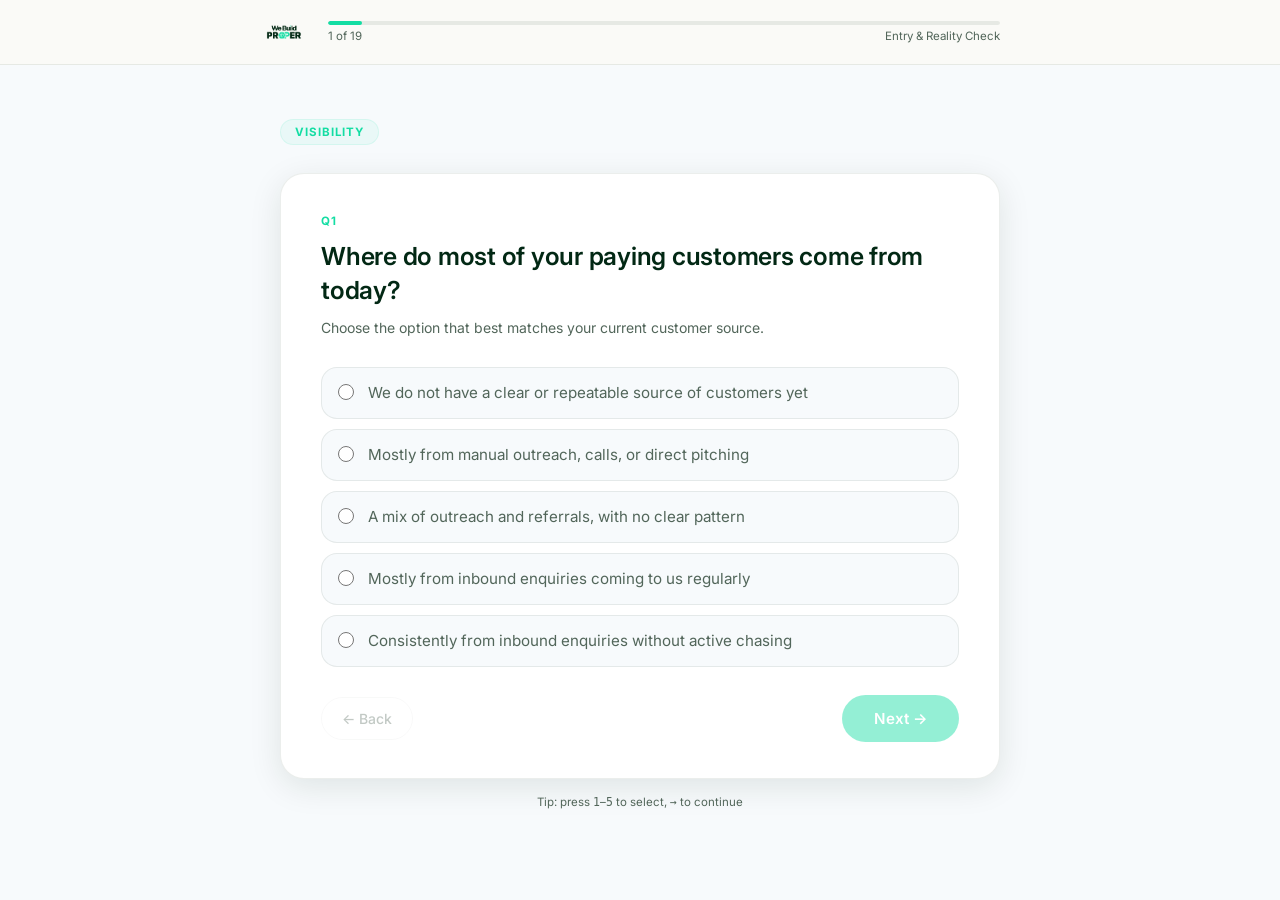
==== quiz.html @ a55bc9e1 "Initial commit: Authority Engine Experiment (isolated repo)" ====
<!DOCTYPE html>
<html lang="en">
<head>
<meta charset="UTF-8">
<meta name="viewport" content="width=device-width, initial-scale=1.0">
<title>The Authority Engine™ — Brand Diagnostic</title>
<link rel="preconnect" href="https://fonts.googleapis.com">
<link rel="preconnect" href="https://fonts.gstatic.com" crossorigin>
<style>
  :root{
    --ink:#101114;
    --ink-light:#3b3f47;
    --ink-muted:#7a808d;
    --accent:#13dda3;
    --accent-2:#8df1d6;
    --cream:#fafaf7;
    --surface:#f4f4f0;
    --border:rgba(2,40,20,0.08);
    --shadow-sm:0 2px 10px rgba(2,40,20,0.06);
    --shadow-md:0 10px 30px rgba(2,40,20,0.10);
    --radius:16px;
    --radius-pill:999px;
  }
  *{box-sizing:border-box;margin:0;padding:0}
  html{scroll-behavior:smooth}
  body{font-family:'Inter',system-ui,sans-serif;background:var(--surface);min-height:100vh;color:var(--ink)}

  /* ── Quiz Nav ── */
  .quiz-nav{
    position:fixed;top:0;left:0;right:0;z-index:100;
    padding:0 32px;
    background:rgba(250,250,247,0.92);backdrop-filter:blur(20px);
    border-bottom:1px solid var(--border);
  }
  .quiz-nav-inner{
    max-width:760px;margin:0 auto;
    display:flex;align-items:stretch;gap:20px;height:64px;
  }
  .quiz-nav-logo{text-decoration:none;display:flex;align-items:center;cursor:pointer;transition:opacity 0.18s}
  .quiz-nav-logo:hover{opacity:0.8}
  .quiz-nav-logo span{font-family:'Inter',system-ui,sans-serif;font-size:1.05rem;color:var(--ink);letter-spacing:-0.02em}
  .quiz-nav-logo span em{color:var(--accent);font-style:italic}
  .quiz-nav-progress{flex:1;display:flex;flex-direction:column;justify-content:center;gap:4px}
  .progress-track{
    height:4px;background:var(--border);border-radius:2px;overflow:hidden;
  }
  .progress-fill{
    height:100%;background:var(--accent);border-radius:2px;
    transition:width 0.4s cubic-bezier(.22,1,.36,1);
    width:0%;
  }
  .progress-meta{display:flex;justify-content:space-between;font-size:0.72rem;color:var(--ink-muted)}
  .quiz-nav-name{font-size:0.82rem;color:var(--ink-muted);display:flex;align-items:center;white-space:nowrap}

  /* ── Main quiz area ── */
  .quiz-wrap{
    max-width:760px;margin:0 auto;
    padding:108px 20px 80px;
    min-height:100vh;
    display:flex;flex-direction:column;justify-content:center;
  }

  /* Section header */
  .section-header{
    display:inline-flex;align-items:center;gap:8px;
    margin-bottom:28px;
  }
  .section-tag{
    background:rgba(19,221,163,0.06);color:var(--accent);
    border:1px solid rgba(19,221,163,0.10);border-radius:var(--radius-pill);
    padding:5px 14px;font-size:0.72rem;font-weight:700;letter-spacing:0.08em;text-transform:uppercase;
  }

  /* Question card */
  .question-card{
    background:white;border:1px solid var(--border);border-radius:24px;
    padding:40px 40px 36px;
    box-shadow:var(--shadow-md);
    transition:opacity 0.25s ease,transform 0.25s ease;
  }
  .q-num{font-size:0.72rem;font-weight:700;letter-spacing:0.1em;text-transform:uppercase;color:var(--accent);margin-bottom:12px}
  .q-text{font-size:clamp(1.2rem,3vw,1.55rem);font-weight:600;color:var(--ink);line-height:1.35;margin-bottom:10px;letter-spacing:-0.01em;font-family:'Inter',system-ui,sans-serif}
  .q-help{font-size:0.875rem;color:var(--ink-muted);margin-bottom:28px;line-height:1.55}

  /* Options */
  .options-list{display:flex;flex-direction:column;gap:10px}
  .option{
    display:flex;align-items:flex-start;gap:14px;
    padding:14px 16px;border-radius:var(--radius);
    border:1.5px solid var(--border);
    background:var(--surface);cursor:pointer;
    transition:border-color 0.18s,background 0.18s,transform 0.15s;
  }
  .option:hover{border-color:rgba(19,221,163,0.20);background:white;transform:translateX(2px)}
  .option.selected{border-color:var(--accent);background:rgba(19,221,163,0.03)}
  .option input[type="radio"]{margin-top:2px;accent-color:var(--accent);flex-shrink:0;width:16px;height:16px}
  .option-text{font-size:0.95rem;color:var(--ink-light);line-height:1.45}
  .option.selected .option-text{color:var(--ink)}

  /* Navigation buttons */
  .quiz-nav-btns{
    display:flex;justify-content:space-between;align-items:center;
    margin-top:28px;
  }
  .btn-back{
    background:transparent;border:1.5px solid var(--border);color:var(--ink-muted);
    padding:12px 20px;border-radius:var(--radius-pill);
    font-family:'Inter',system-ui,sans-serif;font-size:0.875rem;font-weight:500;
    cursor:pointer;transition:border-color 0.2s,color 0.2s;
  }
  .btn-back:hover:not(:disabled){border-color:var(--ink-muted);color:var(--ink)}
  .btn-back:disabled{opacity:0.35;cursor:not-allowed}
  .btn-next,.btn-submit{
    background:var(--accent);color:white;
    padding:14px 32px;border-radius:var(--radius-pill);
    font-family:'Inter',system-ui,sans-serif;font-size:0.95rem;font-weight:600;
    border:none;cursor:pointer;
    transition:transform 0.2s,box-shadow 0.2s,opacity 0.2s;
    display:inline-flex;align-items:center;gap:8px;
  }
  .btn-next:hover:not(:disabled),.btn-submit:hover:not(:disabled){
    transform:translateY(-1px);box-shadow:0 8px 24px rgba(19,221,163,0.20);
  }
  .btn-next:disabled,.btn-submit:disabled{opacity:0.45;cursor:not-allowed;transform:none;box-shadow:none}
  .btn-submit{background:#22c55e}
  .btn-submit:hover:not(:disabled){box-shadow:0 8px 24px rgba(34,197,94,0.3)}

  /* Keyboard hint */
  .keyboard-hint{font-size:0.72rem;color:var(--ink-muted);text-align:center;margin-top:16px}

  /* ── Loading overlay ── */
  .loading-overlay{
    position:fixed;inset:0;z-index:200;
    background:rgba(250,250,247,0.96);backdrop-filter:blur(12px);
    display:none;flex-direction:column;align-items:center;justify-content:center;gap:28px;
  }
  .loading-overlay.show{display:flex}
  .luma-spinner{position:relative;width:65px;height:65px;flex-shrink:0}
  .luma-spinner span{
    position:absolute;border-radius:50px;
    box-shadow:inset 0 0 0 3px var(--accent);
    animation:loaderAnim 2.5s infinite;
  }
  .luma-spinner span:nth-child(2){animation-delay:-1.25s}
  @keyframes loaderAnim{
    0%  {inset:0 35px 35px 0}
    12.5%{inset:0 35px 0 0}
    25% {inset:35px 35px 0 0}
    37.5%{inset:35px 0 0 0}
    50% {inset:35px 0 0 35px}
    62.5%{inset:0 0 0 35px}
    75% {inset:0 0 35px 35px}
    87.5%{inset:0 0 35px 0}
    100%{inset:0 35px 35px 0}
  }
  .loading-text-wrap{text-align:center}
  .loading-label{
    font-size:0.72rem;font-weight:700;letter-spacing:0.14em;text-transform:uppercase;
    color:var(--accent);margin-bottom:10px;
  }
  .loading-headline{
    font-family:'Inter',system-ui,sans-serif;
    font-size:clamp(1.3rem,2.5vw,1.6rem);
    color:var(--ink);margin-bottom:6px;
  }
  .loading-sub{font-size:0.875rem;color:var(--ink-muted);}

  /* ── Result section ── */
  .result-section{
    max-width:760px;margin:0 auto;
    padding:108px 20px 80px;
    min-height:100vh;
    display:none;
    position:relative;
  }
  .result-section.show{display:block}
  .result-section::after{
    content:'';
    position:fixed;
    inset:0;
    pointer-events:none;
    z-index:9999;
    background-image:url('img/wbp-logo-bw.png');
    background-repeat:repeat;
    background-size:160px auto;
    opacity:0.15;
    display:none;
  }
  .result-section.show::after{display:block}

  /* Archetype header card */
  .res-archetype-card{
    background:white;border:1px solid var(--border);border-radius:24px;
    padding:28px 32px;box-shadow:var(--shadow-md);margin-bottom:16px;
  }
  .res-arch-eyebrow{
    font-size:0.68rem;font-weight:700;letter-spacing:0.14em;text-transform:uppercase;
    color:var(--ink-muted);margin-bottom:10px;
  }
  .res-arch-name{
    font-family:'Inter',system-ui,sans-serif;
    font-size:clamp(1.6rem,3vw,2.1rem);
    color:var(--accent);margin-bottom:4px;
    display:flex;align-items:baseline;justify-content:space-between;gap:16px;flex-wrap:wrap;
  }
  .res-arch-score-range{font-size:0.9rem;color:var(--ink-muted);font-family:'Inter',system-ui,sans-serif;}
  .res-arch-tagline{font-size:0.95rem;color:var(--ink-light);margin-bottom:16px;line-height:1.55;}
  .res-arch-bullets{list-style:none;display:flex;flex-direction:column;gap:6px;padding:0;}
  .res-arch-bullets li{
    display:flex;align-items:flex-start;gap:10px;
    font-size:0.875rem;color:var(--ink-light);line-height:1.45;
  }
  .res-arch-bullets li::before{
    content:'—';color:var(--accent);font-weight:700;flex-shrink:0;margin-top:1px;
  }

  /* Score dark card */
  .res-score-card{
    background:#101114;border-radius:20px;padding:28px 32px;
    margin-bottom:16px;display:flex;align-items:center;gap:40px;flex-wrap:wrap;
  }
  .res-score-big{flex-shrink:0;text-align:center;}
  .res-score-num{font-family:'Inter',system-ui,sans-serif;font-size:clamp(3rem,6vw,4rem);color:white;line-height:1;}
  .res-score-label{font-size:0.7rem;font-weight:700;letter-spacing:0.14em;text-transform:uppercase;color:rgba(255,255,255,0.4);margin-top:4px;}
  .res-score-desc{font-size:0.7rem;font-weight:700;letter-spacing:0.1em;text-transform:uppercase;color:rgba(255,255,255,0.5);margin-top:2px;}
  .res-dims{flex:1;min-width:200px;}
  .res-dims-title{font-size:0.72rem;font-weight:600;letter-spacing:0.08em;text-transform:uppercase;color:rgba(255,255,255,0.4);margin-bottom:14px;}
  .res-dim-row{display:flex;align-items:center;gap:10px;margin-bottom:10px;}
  .res-dim-name{font-size:0.8rem;color:rgba(255,255,255,0.7);width:90px;flex-shrink:0;}
  .res-dim-bar-wrap{flex:1;background:rgba(255,255,255,0.1);border-radius:4px;height:5px;overflow:hidden;}
  .res-dim-bar{height:100%;border-radius:4px;background:var(--accent);transition:width 0.8s cubic-bezier(.22,1,.36,1);}
  .res-dim-bar.hi{background:#22c55e;}
  .res-dim-val{font-size:0.78rem;font-weight:700;color:rgba(255,255,255,0.85);width:42px;text-align:right;flex-shrink:0;}

  /* Business state + challenge + bottleneck cards */
  .res-panel{
    background:white;border:1px solid var(--border);border-radius:20px;
    padding:22px 24px;margin-bottom:14px;
  }
  .res-panel-eyebrow{
    font-size:0.68rem;font-weight:700;letter-spacing:0.12em;text-transform:uppercase;
    color:var(--accent);margin-bottom:8px;
  }
  .res-panel-eyebrow.orange{color:#d97706;}
  .res-panel h3{font-family:'Inter',system-ui,sans-serif;font-size:1.15rem;color:var(--ink);margin-bottom:6px;}
  .res-panel p{font-size:0.9rem;color:var(--ink-light);line-height:1.55;margin:0;}
  .res-confidence-badge{
    display:inline-flex;align-items:center;gap:6px;
    border:1px solid var(--accent);border-radius:var(--radius-pill);
    padding:4px 12px;font-size:0.72rem;font-weight:700;letter-spacing:0.08em;text-transform:uppercase;
    color:var(--accent);margin-top:12px;
  }

  .res-bottleneck-card{
    background:white;border-left:4px solid var(--accent);border-radius:0 20px 20px 0;
    border:1px solid var(--border);border-left:4px solid var(--accent);
    padding:22px 24px;margin-bottom:14px;
  }
  .res-bottleneck-card .res-panel-eyebrow{color:var(--accent);}
  .res-bottleneck-card h3{font-family:'Inter',system-ui,sans-serif;font-size:1.1rem;color:var(--ink);margin-bottom:8px;}
  .res-bottleneck-card p{font-size:0.9rem;color:var(--ink-light);line-height:1.55;margin:0 0 14px;}
  .res-impact-grid{display:grid;grid-template-columns:1fr 1fr;gap:16px;}
  .res-impact-col-label{font-size:0.65rem;font-weight:700;letter-spacing:0.12em;text-transform:uppercase;color:var(--ink-muted);margin-bottom:6px;}
  .res-impact-col p{font-size:0.84rem;color:var(--ink-light);line-height:1.5;margin:0;}

  .res-secondary-card{
    background:var(--surface);border:1px solid var(--border);border-radius:20px;
    padding:22px 24px;margin-bottom:14px;
  }
  .res-secondary-card .res-panel-eyebrow{color:var(--ink-muted);}
  .res-secondary-card h3{font-family:'Inter',system-ui,sans-serif;font-size:1.1rem;color:var(--ink);margin-bottom:6px;}
  .res-secondary-card p{font-size:0.88rem;color:var(--ink-light);line-height:1.55;margin:0;}

  /* Lead capture form */
  .unlock-section{
    background:linear-gradient(135deg,rgba(19,221,163,0.06),rgba(141,241,214,0.06));
    border:1px solid rgba(19,221,163,0.14);
    border-radius:16px;
    padding:24px;
    margin-top:24px;
  }
  .unlock-section h3{
    font-family:'Inter',system-ui,sans-serif;
    font-size:1.1rem;
    color:var(--ink);
    margin-bottom:8px;
  }
  .unlock-section p{
    font-size:0.9rem;
    color:var(--ink-light);
    margin-bottom:16px;
  }
  .form-group{
    display:grid;
    gap:12px;
    margin-bottom:16px;
  }
  .form-group input{
    padding:12px 14px;
    border:1.5px solid var(--border);
    border-radius:var(--radius);
    background:white;
    color:var(--ink);
    font-family:'Inter',system-ui,sans-serif;
    font-size:0.95rem;
    outline:none;
    transition:border-color 0.2s;
  }
  .form-group input:focus{
    border-color:var(--accent);
  }
  .unlock-error{
    display:none;
    color:#dc2626;
    font-size:0.85rem;
    margin-bottom:12px;
  }
  .btn-unlock{
    width:100%;
    background:var(--accent);
    color:white;
    padding:14px;
    border:none;
    border-radius:var(--radius);
    font-family:'Inter',system-ui,sans-serif;
    font-size:0.95rem;
    font-weight:600;
    cursor:pointer;
    transition:transform 0.2s,box-shadow 0.2s;
  }
  .btn-unlock:hover{
    transform:translateY(-1px);
    box-shadow:0 8px 24px rgba(19,221,163,0.20);
  }
  .unlock-disclaimer{
    font-size:0.75rem;
    color:var(--ink-muted);
    text-align:center;
    margin-top:12px;
  }

  /* ── Cascading reveal ── */
  .reveal-card{
    opacity:0;
    transform:translateY(32px);
    transition:opacity 0.65s cubic-bezier(.22,1,.36,1), transform 0.65s cubic-bezier(.22,1,.36,1);
  }
  .reveal-card.visible{opacity:1;transform:none;}

  @media (max-width:640px){
    .quiz-nav{padding:0 16px}
    .quiz-nav-name{display:none}
    .question-card{padding:28px 20px 24px}
    .quiz-nav-btns{gap:10px}
  }
</style>
<link rel="stylesheet" href="css/brand.css">
</head>
<body>

<!-- Quiz Nav -->
<nav class="quiz-nav" id="quizNav">
  <div class="quiz-nav-inner">
    <a href="index.html" class="quiz-nav-logo">
      <img src="img/wbp-logo-wbp.png" alt="We Build Proper" style="height:48px; width:auto; display:block;">
    </a>
    <div class="quiz-nav-progress">
      <div class="progress-track"><div class="progress-fill" id="progressFill"></div></div>
      <div class="progress-meta">
        <span id="progressCount">1 of 19</span>
        <span id="sectionLabel">Entry & Reality Check</span>
      </div>
    </div>
    <div class="quiz-nav-name"></div>
  </div>
</nav>

<!-- Quiz Section -->
<main class="quiz-wrap" id="quizSection">
  <div class="section-header">
    <span class="section-tag" id="qTag">Visibility</span>
  </div>

  <div class="question-card">
    <div class="q-num" id="qNum">Q1</div>
    <h2 class="q-text" id="qText"></h2>
    <p class="q-help" id="qHelp"></p>
    <div class="options-list" id="optionsList"></div>
    <div class="quiz-nav-btns">
      <button class="btn-back" id="backBtn" type="button">← Back</button>
      <div>
        <button class="btn-next" id="nextBtn" type="button" disabled>Next →</button>
        <button class="btn-submit" id="submitBtn" type="button" disabled style="display:none;">Get My Result →</button>
      </div>
    </div>
  </div>

  <p class="keyboard-hint">Tip: press <kbd>1</kbd>–<kbd>5</kbd> to select, <kbd>→</kbd> to continue</p>
</main>

<!-- Loading Overlay -->
<div class="loading-overlay" id="loadingOverlay">
  <div class="luma-spinner"><span></span><span></span></div>
  <div class="loading-text-wrap">
    <div class="loading-label">The Authority Engine™</div>
    <div class="loading-headline" id="loadingHeadline">Reading your signals…</div>
    <div class="loading-sub" id="loadingSub">Cross-referencing 5 growth dimensions</div>
  </div>
</div>

<!-- Result Section -->
<section class="result-section" id="resultSection">

  <!-- Archetype card -->
  <div class="res-archetype-card reveal-card">
    <div class="res-arch-eyebrow">Your Business Owner Archetype</div>
    <div class="res-arch-name">
      <span id="resArchName">—</span>
      <span class="res-arch-score-range" id="resScoreRange"></span>
    </div>
    <p class="res-arch-tagline" id="resTagline"></p>
    <ul class="res-arch-bullets" id="resBullets"></ul>
  </div>

  <!-- Score dark card -->
  <div class="res-score-card reveal-card">
    <div class="res-score-big">
      <div class="res-score-num" id="resScoreNum">—</div>
      <div class="res-score-label">out of 100</div>
      <div class="res-score-desc">Authority Score</div>
    </div>
    <div class="res-dims">
      <div class="res-dims-title">Your 5 Growth Dimensions</div>
      <div id="resDimBars"></div>
    </div>
  </div>

  <!-- Business State -->
  <div class="res-panel reveal-card" id="resBizState"></div>

  <!-- Perceived challenge note -->
  <div class="res-panel reveal-card" id="resChallengeNote" style="display:none"></div>

  <!-- Primary bottleneck -->
  <div class="res-bottleneck-card reveal-card" id="resBottleneck"></div>

  <!-- Secondary factor -->
  <div class="res-secondary-card reveal-card" id="resSecondary"></div>

  <!-- Unlock Full Report -->
  <div class="unlock-section reveal-card" id="revealUnlock">
    <h3>Unlock Your Full Business Breakdown & Strategy Report</h3>
    <p>Enter your details to receive the full report and a personalised next-step strategy.</p>
    <div class="form-group">
      <input type="text" id="unlockName" placeholder="Your name *" autocomplete="given-name">
      <input type="text" id="unlockCompany" placeholder="Company name *" autocomplete="organization">
      <input type="email" id="unlockEmail" placeholder="Email address *" autocomplete="email">
      <input type="tel" id="unlockPhone" placeholder="Contact number *" autocomplete="tel">
    </div>
    <div class="unlock-error" id="unlockError"></div>
    <p style="font-size:0.78rem; color:var(--ink-muted,#7a808d); line-height:1.55; margin-bottom:16px; text-align:left;">By clicking Get My Full Report →, I agree that We Build Proper may use my details to generate and send my diagnostic result and contact me about my submission, in accordance with the <a href="/privacy-policy.html" target="_blank" style="color:#13dda3; text-decoration:underline;">Privacy Policy</a>.</p>
    <label style="display:flex; align-items:flex-start; gap:10px; margin-bottom:14px; cursor:pointer; text-align:left;">
      <input id="unlockMarketing" type="checkbox" style="margin-top:3px; accent-color:#13dda3; width:15px; height:15px; flex-shrink:0;">
      <span style="font-size:0.78rem; color:var(--ink-muted,#7a808d); line-height:1.55;">I agree to receive marketing communications from We Build Proper (a subsidiary of Euforia Singapore Pte Ltd) about business strategies and growth insights. I can unsubscribe at any time.</span>
    </label>
    <button class="btn-unlock" id="unlockBtn">Get My Full Report →</button>
    <p class="unlock-disclaimer">No spam. No sales calls unless you book one.</p>
  </div>

</section>

<script>
const QUESTIONS = [
  {id:'q1', section:'Entry & Reality Check', tag:'VISIBILITY', text:'Where do most of your paying customers come from today?', help:'Choose the option that best matches your current customer source.', options:[
    {label:'We do not have a clear or repeatable source of customers yet', value:0},
    {label:'Mostly from manual outreach, calls, or direct pitching', value:5},
    {label:'A mix of outreach and referrals, with no clear pattern', value:10},
    {label:'Mostly from inbound enquiries coming to us regularly', value:15},
    {label:'Consistently from inbound enquiries without active chasing', value:20}
  ]},
  {id:'q2', section:'Entry & Reality Check', tag:'VISIBILITY', text:'How often do new customers come to you without you reaching out first?', help:'This helps measure how naturally your business attracts attention.', options:[
    {label:'Almost never', value:0},
    {label:'Rarely — only sometimes and not reliably', value:5},
    {label:'Occasionally, but it is not predictable', value:10},
    {label:'Frequently enough to support growth', value:15},
    {label:'Very consistently, without much chasing', value:20}
  ]},
  {id:'q3', section:'Entry & Reality Check', tag:'VISIBILITY', text:'In a typical week, how many serious enquiries do you receive?', help:'This is a direct visibility validation signal.', options:[
    {label:'None', value:0},
    {label:'1–3 serious enquiries', value:5},
    {label:'4–10 serious enquiries', value:10},
    {label:'More than 10 serious enquiries', value:20}
  ]},
  {id:'q4', section:'Entry & Reality Check', tag:'CONVERSION', text:'Out of every 10 serious enquiries, how many usually become paying customers?', help:'This helps measure actual conversion strength.', options:[
    {label:'0–1 out of 10', value:0},
    {label:'2–3 out of 10', value:5},
    {label:'4–6 out of 10', value:10},
    {label:'7 or more out of 10', value:20}
  ]},
  {id:'q5', section:'Positioning', tag:'POSITIONING', text:'How clearly defined is the type of customer you want to attract?', help:'A clear customer focus helps the market understand who you are for.', options:[
    {label:'It is not clearly defined yet', value:0},
    {label:'It is broad and still too general', value:5},
    {label:'It is somewhat clear, but still broad', value:10},
    {label:'It is clearly defined', value:15},
    {label:'It is very specific and very clear', value:20}
  ]},
  {id:'q6', section:'Positioning', tag:'POSITIONING', text:'How clearly do you explain the main problem your business solves?', help:'This measures how easy it is for a prospect to understand the value of your offer.', options:[
    {label:'I am not clear on the main problem yet', value:0},
    {label:'I explain it in a broad way that covers too much', value:5},
    {label:'I can explain it, but it still sounds general', value:10},
    {label:'I explain it clearly and directly', value:15},
    {label:'I explain a very specific problem in a very clear way', value:20}
  ]},
  {id:'q7', section:'Positioning', tag:'POSITIONING', text:'Which statement best describes why customers choose you over others?', help:'Select the most accurate reason — not the most flattering one.', options:[
    {label:'They choose mainly because I am the cheapest option', value:0},
    {label:'They choose mainly because I am easy to work with or convenient', value:5},
    {label:'They choose because I have a few clear advantages over others', value:10},
    {label:'They choose because I solve a specific problem especially well', value:15},
    {label:'They choose because I am the obvious specialist for that exact need', value:20}
  ]},
  {id:'q8', section:'Positioning', tag:'POSITIONING', text:'How often do customers push back on your pricing?', help:'This helps identify whether the market sees enough value in what you offer.', options:[
    {label:'Almost always', value:0},
    {label:'Often', value:5},
    {label:'Sometimes', value:10},
    {label:'Rarely', value:15},
    {label:'Almost never', value:20}
  ]},
  {id:'q9', section:'Authority & Visibility', tag:'AUTHORITY', text:'How would most people in your market describe you?', help:'This captures your current market perception.', options:[
    {label:'They would not know who I am', value:0},
    {label:'They would see me as one of many similar options', value:5},
    {label:'They would recognise some credibility', value:10},
    {label:'They would see me as experienced', value:15},
    {label:'They would see me as a trusted authority', value:20}
  ]},
  {id:'q10', section:'Authority & Visibility', tag:'AUTHORITY', text:'What proof of your work do you currently show?', help:'This measures how much evidence you have built to support trust.', options:[
    {label:'No meaningful proof is shown yet', value:0},
    {label:'Only a little proof is available', value:5},
    {label:'Some proof is available, but not consistently', value:10},
    {label:'Strong proof is shown regularly', value:15},
    {label:'A strong body of proof is already visible', value:20}
  ]},
  {id:'q11', section:'Authority & Visibility', tag:'AUTHORITY', text:'How clearly does your content demonstrate your expertise?', help:'This checks whether your content strengthens authority or just fills space.', options:[
    {label:'I do not really publish content', value:0},
    {label:'My content is random and inconsistent', value:5},
    {label:'I share some useful content occasionally', value:10},
    {label:'I share useful content on a regular basis', value:15},
    {label:'My content clearly builds authority and expertise', value:20}
  ]},
  {id:'q12', section:'System & Conversion', tag:'SYSTEM_ASSETS', text:'How consistently do you currently market your business?', help:'This shows how structured your growth activity is.', options:[
    {label:'I do not have a consistent marketing routine', value:0},
    {label:'I market only when I have time', value:5},
    {label:'I market occasionally, but not consistently', value:10},
    {label:'I market consistently most weeks', value:15},
    {label:'I market consistently across a clear routine', value:20}
  ]},
  {id:'q13', section:'Authority & Visibility', tag:'VISIBILITY', text:'How easy is it for a potential customer to find you when they search or ask around?', help:'This measures how discoverable your business currently is.', options:[
    {label:'Very hard to find', value:0},
    {label:'A bit difficult to find', value:5},
    {label:'Manageable, but not easy', value:10},
    {label:'Easy to find', value:15},
    {label:'Very easy to find', value:20}
  ]},
  {id:'q14', section:'System & Conversion', tag:'SYSTEM_ASSETS', text:'How do you usually handle new enquiries or leads?', help:'This measures whether your lead handling process is structured or informal.', options:[
    {label:'I do not have a clear process', value:0},
    {label:'I handle each case differently', value:5},
    {label:'I follow a basic routine', value:10},
    {label:'I follow a clear step-by-step process', value:15},
    {label:'I have a structured and optimised system', value:20}
  ]},
  {id:'q15', section:'System & Conversion', tag:'CONVERSION', text:'Do you have a clear process for turning leads into paying customers?', help:'This checks whether the business has a defined conversion method.', options:[
    {label:'No, not yet', value:0},
    {label:'Only an informal approach', value:5},
    {label:'A basic process exists', value:10},
    {label:'A structured process exists', value:15},
    {label:'An optimised process already exists', value:20}
  ]},
  {id:'q16', section:'System & Conversion', tag:'CONVERSION', text:'How predictable is your conversion from lead to customer?', help:'This is the consistency check for actual conversion outcomes.', options:[
    {label:'Very inconsistent', value:0},
    {label:'Somewhat inconsistent', value:5},
    {label:'Moderately predictable', value:10},
    {label:'Consistent', value:15},
    {label:'Very consistent', value:20}
  ]},
  {id:'q17', section:'Perception & Validation', tag:'PERCEPTION', text:'What feels like your biggest challenge right now?', help:'Choose the statement that feels most true.', options:[
    {label:'Not enough people are discovering us', value:'Visibility'},
    {label:'Leads are interested but not buying', value:'Conversion'},
    {label:'People compare us mostly on price', value:'Positioning'},
    {label:'People do not immediately understand our difference', value:'Positioning'},
    {label:'Growth feels inconsistent month to month', value:'Derived'}
  ]},
  {id:'q18', section:'Positioning', tag:'POSITIONING', text:'Can you clearly describe your ideal customer in one sentence?', help:'This checks how clearly you can define the person your business is meant for.', options:[
    {label:'No, I cannot describe them clearly yet', value:0},
    {label:'Somewhat, but it is still broad', value:5},
    {label:'Yes, I can describe them clearly', value:15},
    {label:'Yes, I can describe them very clearly and specifically', value:20}
  ]},
  {id:'q19', section:'Business Context', tag:'CONTEXT', text:'Which best describes your business today?', options:[
    {label:'We mainly deliver services or expertise directly to clients', value:'SERVICE_BASED'},
    {label:'We mainly sell products or packaged offers', value:'PRODUCT_BASED'},
    {label:'We sell both services and products', value:'HYBRID'},
    {label:'We primarily sell to other businesses (B2B)', value:'MAINLY_B2B'},
    {label:'We primarily sell to consumers (B2C)', value:'MAINLY_B2C'}
  ]}
];

const state = { index: 0, answers: {}, result: null };

// ── Behavioral Analytics ─────────────────────────────────────
const _analytics = {
  sessionId: (typeof crypto !== 'undefined' && crypto.randomUUID ? crypto.randomUUID() : Math.random().toString(36).slice(2) + Date.now().toString(36)),
  startedAt: Date.now(),
  questionTimings: {},
  questionArrivals: {},
  backCount: 0,
  answerChanges: {},
  idlePeriods: [],
  keyboardUsed: false,
  maxQuestionReached: 0,
  funnelSteps: ['quiz_started'],
  deviceType: /Mobi|Android/i.test(navigator.userAgent) ? 'mobile' : 'desktop',
  referrer: document.referrer || 'direct',
  tabHiddenAt: null,
};
_analytics.questionArrivals[0] = Date.now();

// Idle detection — fires after 30s of no interaction
(function() {
  const IDLE_THRESHOLD = 30_000;
  let idleTimer = null, idleStart = null;
  function resetIdle() {
    if (idleStart !== null) {
      _analytics.idlePeriods.push({ startedAt: idleStart, durationMs: Date.now() - idleStart, atQuestion: state.index, type: 'inactivity' });
      idleStart = null;
    }
    clearTimeout(idleTimer);
    idleTimer = setTimeout(() => { idleStart = Date.now(); }, IDLE_THRESHOLD);
  }
  ['mousemove','mousedown','keydown','touchstart','scroll'].forEach(evt =>
    document.addEventListener(evt, resetIdle, { passive: true }));
  resetIdle();
})();

// Tab-switch detection + drop-off capture via beforeunload (Safari-compatible)
(function() {
  document.addEventListener('visibilitychange', () => {
    if (document.visibilityState === 'hidden') {
      _analytics.tabHiddenAt = Date.now();
    } else if (_analytics.tabHiddenAt) {
      const dur = Date.now() - _analytics.tabHiddenAt;
      if (dur >= 30_000) _analytics.idlePeriods.push({ startedAt: _analytics.tabHiddenAt, durationMs: dur, atQuestion: state.index, type: 'tab_switch' });
      _analytics.tabHiddenAt = null;
    }
  });

  let beaconSent = false;
  function sendDropOffBeacon() {
    if (beaconSent || _analytics.funnelSteps.includes('quiz_submitted')) return;
    beaconSent = true;
    const totalIdleMs = _analytics.idlePeriods.reduce((s, p) => s + p.durationMs, 0);
    try {
      const payload = JSON.stringify({
        type: 'drop_off',
        sessionId: _analytics.sessionId,
        dropOffQuestion: state.index + 1,
        maxQuestionReached: _analytics.maxQuestionReached + 1,
        totalTimeMs: Date.now() - _analytics.startedAt,
        totalIdleMs,
        idleCount: _analytics.idlePeriods.length,
        backCount: _analytics.backCount,
        answeredCount: Object.keys(state.answers).length,
        funnelSteps: _analytics.funnelSteps,
        questionTimings: _analytics.questionTimings,
        deviceType: _analytics.deviceType,
        referrer: _analytics.referrer,
        droppedAt: new Date().toISOString(),
      });
      if (navigator.sendBeacon) navigator.sendBeacon('/api/log', payload);
    } catch(e) {}
  }

  window.addEventListener('beforeunload', sendDropOffBeacon);
  window.addEventListener('pagehide', sendDropOffBeacon);
})();

function buildAnalyticsPayload() {
  const totalIdleMs = _analytics.idlePeriods.reduce((s, p) => s + p.durationMs, 0);
  return {
    analytics: {
      sessionId: _analytics.sessionId,
      totalTimeMs: Date.now() - _analytics.startedAt,
      totalIdleMs,
      idleCount: _analytics.idlePeriods.length,
      backCount: _analytics.backCount,
      answerChanges: _analytics.answerChanges,
      keyboardUsed: _analytics.keyboardUsed,
      questionTimings: _analytics.questionTimings,
      maxQuestionReached: _analytics.maxQuestionReached + 1,
      funnelSteps: _analytics.funnelSteps,
      deviceType: _analytics.deviceType,
      referrer: _analytics.referrer,
    }
  };
}
// ─────────────────────────────────────────────────────────────

const els = {
  progressFill: document.getElementById('progressFill'),
  progressCount: document.getElementById('progressCount'),
  sectionLabel: document.getElementById('sectionLabel'),
  qTag: document.getElementById('qTag'),
  qNum: document.getElementById('qNum'),
  qText: document.getElementById('qText'),
  qHelp: document.getElementById('qHelp'),
  optionsList: document.getElementById('optionsList'),
  backBtn: document.getElementById('backBtn'),
  nextBtn: document.getElementById('nextBtn'),
  submitBtn: document.getElementById('submitBtn'),
  userName: document.getElementById('userName'),
  quizSection: document.getElementById('quizSection'),
  resultSection: document.getElementById('resultSection'),
};

(function() {
  try {
    const lead = JSON.parse(sessionStorage.getItem('ae_lead') || '{}');
    if (lead.name && els.userName) els.userName.textContent = lead.name;
  } catch(e) {}
})();

function hasAnswer(id) { return Object.prototype.hasOwnProperty.call(state.answers, id); }
function round1(n) { return Math.round(n*10)/10; }
function avg(arr) { return arr.reduce((a,b)=>a+b,0)/arr.length; }
function currentQuestion() { return QUESTIONS[state.index]; }

function buildReportPackage(answers, result) {
  return {
    q1:  answers['q1'],   // Visibility
    q2:  answers['q2'],   // Visibility
    q3:  answers['q3'],   // Visibility
    q4:  answers['q4'],   // Conversion
    q5:  answers['q5'],   // Positioning
    q6:  answers['q6'],   // Positioning
    q7:  answers['q7'],   // Positioning
    q8:  answers['q8'],   // Positioning
    q9:  answers['q9'],   // Authority
    q10: answers['q10'],  // Authority
    q11: answers['q11'],  // Authority
    q12: answers['q12'],  // System Assets
    q13: answers['q13'],  // Visibility
    q14: answers['q14'],  // System Assets
    q15: answers['q15'],  // Conversion
    q16: answers['q16'],  // Conversion
    q17: answers['q17'],  // string: perceived bottleneck
    q18: answers['q18'],  // Positioning
    q19: answers['q19'],  // string: business context enum
  };
}

function calcDimension(name) {
  const q = state.answers;
  const map = {
    Positioning: ['q5','q6','q7','q8','q18'],
    Visibility: ['q1','q2','q3','q13'],
    Authority: ['q9','q10','q11'],
    'System Assets': ['q12','q14'],
    Conversion: ['q4','q15','q16']
  };
  const vals = map[name].map(k=>q[k]).filter(v=>typeof v==='number');
  if(vals.length !== map[name].length) return null;
  return avg(vals);
}

function getDims() {
  const dims = {
    Positioning: calcDimension('Positioning'),
    Visibility: calcDimension('Visibility'),
    Authority: calcDimension('Authority'),
    SystemAssets: calcDimension('System Assets'),
    Conversion: calcDimension('Conversion')
  };
  return Object.values(dims).some(v=>v===null) ? null : dims;
}

function weightedRank(d) {
  const arr = [
    {name:'Positioning', v: d.Positioning*1.5},
    {name:'Visibility', v: d.Visibility*1.0},
    {name:'Authority', v: d.Authority*1.0},
    {name:'System Assets', v: d.SystemAssets*1.0},
    {name:'Conversion', v: d.Conversion*1.2}
  ];
  const priority = {'Positioning':0, 'Conversion':1, 'Visibility':2, 'System Assets':3, 'Authority':4};
  arr.sort((a,b) => (a.v - b.v) || (priority[a.name] - priority[b.name]));
  return arr.map(x=>x.name);
}

function totalScore(d) {
  return Math.round(avg([d.Positioning, d.Visibility, d.Authority, d.SystemAssets, d.Conversion]) * 5);
}

function archetypeFromScore(score, dims) {
  let archetype = 'Invisible Operator';
  if(score >= 81) archetype = 'Market Leader';
  else if(score >= 61) archetype = 'Rising Authority';
  else if(score >= 31) archetype = 'Hustling Builder';
  const anyZero = Object.values(dims).some(v => v === 0);
  if(anyZero && archetype !== 'Invisible Operator' && archetype !== 'Hustling Builder') {
    archetype = 'Hustling Builder';
  }
  return archetype;
}

function determineState(dims, rank) {
  const min = Math.min(...Object.values(dims));
  const l1 = rank[0];
  if(min <= 5) return {primary: l1, secondary: rank[1], note: 'Your business is still building its foundation.'};
  if(min >= 12) return {primary: 'Scale / Optimisation', secondary: rank[0], note: 'Your business is in a strong position.'};
  return {primary: l1, secondary: rank[1], note: 'Your business is moving, but one key area is still limiting stronger performance.'};
}

function resolveResult(dims) {
  const score = totalScore(dims);
  const rank = weightedRank(dims);
  const archetype = archetypeFromScore(score, dims);
  const out = determineState(dims, rank);
  return {
    score,
    archetype,
    primary: out.primary,
    secondary: out.secondary,
    stateNote: out.note,
    raw: {
      Positioning: round1(dims.Positioning),
      Visibility: round1(dims.Visibility),
      Authority: round1(dims.Authority),
      'System Assets': round1(dims.SystemAssets),
      Conversion: round1(dims.Conversion)
    }
  };
}

function copyFor(result) {
  const archetype = {
    'Invisible Operator': 'You are the Invisible Operator — effort is being invested, but your business is not yet being seen clearly enough in the market.',
    'Hustling Builder': 'You are the Hustling Builder — there is effort and activity, but the business is not yet compounding in a structured way.',
    'Rising Authority': 'You are the Rising Authority — momentum is building, but the business is not yet fully systemised for scale.',
    'Market Leader': 'You are the Market Leader — your business is already strong, and the next stage is about refinement, leverage, and scale.'
  };
  const primary = {
    'Positioning': {
      text: 'Your biggest constraint is positioning — your market does not yet have a clear enough reason to choose you over others.',
      forward: 'Once your positioning is clearer, people will understand your value faster.'
    },
    'Visibility': {
      text: 'Your biggest constraint is visibility — the right people are not seeing you often enough.',
      forward: 'Once visibility improves, your business will have more opportunities coming in.'
    },
    'Authority': {
      text: 'Your biggest constraint is authority — your market does not yet have enough proof or trust signals to move confidently.',
      forward: 'Once authority is stronger, trust becomes easier to build.'
    },
    'System Assets': {
      text: 'Your biggest constraint is system assets — your business does not yet have a structured system to support consistent growth.',
      forward: 'Once systems are clearer, growth becomes easier to repeat.'
    },
    'Conversion': {
      text: 'Your biggest constraint is conversion — interest is there, but too much of it is not turning into paying customers.',
      forward: 'Once conversion improves, more interest will turn into actual business.'
    },
    'Scale / Optimisation': {
      text: 'Your business is already strong, and the next opportunity is to improve efficiency, leverage, and scale.',
      forward: 'Once refined, your business can perform more efficiently and scale more confidently.'
    }
  };
  return {
    archetype: archetype[result.archetype] || `You are the ${result.archetype}.`,
    primary: primary[result.primary] || primary['Visibility'],
  };
}

function renderQuestion() {
  const q = currentQuestion();
  const total = QUESTIONS.length;
  const pct = Math.round(((state.index + 1) / total) * 100);

  els.progressFill.style.width = pct + '%';
  els.progressCount.textContent = `${state.index + 1} of ${total}`;
  els.sectionLabel.textContent = q.section;
  els.qTag.textContent = q.tag;
  els.qNum.textContent = `Q${state.index + 1}`;
  els.qText.textContent = q.text;
  els.qHelp.textContent = q.help;

  els.optionsList.innerHTML = '';
  q.options.forEach((opt, i) => {
    const id = `opt_${state.index}_${i}`;
    const selected = state.answers[q.id] === opt.value;
    const label = document.createElement('label');
    label.className = 'option' + (selected ? ' selected' : '');
    label.innerHTML = `<input type="radio" id="${id}" name="question" ${selected ? 'checked' : ''}>
      <span class="option-text">${opt.label}</span>`;
    label.querySelector('input').addEventListener('change', () => {
      if (state.answers[q.id] !== undefined) {
        _analytics.answerChanges[q.id] = (_analytics.answerChanges[q.id] || 0) + 1;
      }
      state.answers[q.id] = opt.value;
      document.querySelectorAll('.option').forEach(l => l.classList.remove('selected'));
      label.classList.add('selected');
      updateNav();
    });
    els.optionsList.appendChild(label);
  });

  updateNav();
}

function updateNav() {
  const q = currentQuestion();
  const answered = hasAnswer(q.id);
  const isLast = state.index === QUESTIONS.length - 1;
  const isFirst = state.index === 0;

  els.backBtn.disabled = isFirst;
  if (isLast) {
    els.nextBtn.style.display = 'none';
    els.submitBtn.style.display = 'inline-flex';
    els.submitBtn.disabled = !answered;
  } else {
    els.nextBtn.style.display = 'inline-flex';
    els.submitBtn.style.display = 'none';
    els.nextBtn.disabled = !answered;
  }
}

const SHEET_URL = 'https://script.google.com/macros/s/AKfycbyt7jIvcIKgib3eXpu78auD2aWmVuI49Ho6UzjN91-PAFYuk-SmQ4-TjcpRyiIBi3eUBg/exec';

function fireBeacon(payload) {
  try {
    const encoded = encodeURIComponent(JSON.stringify(payload));
    const url = SHEET_URL + '?data=' + encoded;
    new Image().src = url;
  } catch(e) { console.error('[AE] Beacon failed:', e); }
}

const ARCHETYPE_META = {
  'Invisible Operator': {
    scoreRange: 'Score 0–30',
    tagline: 'Effort is being invested — but the business is not yet visible enough in the market.',
    bullets: [
      'The foundation is still being built',
      'Customers are hard to attract consistently',
      'The business depends heavily on manual effort',
      'A clear direction will unlock faster momentum'
    ]
  },
  'Hustling Builder': {
    scoreRange: 'Score 31–60',
    tagline: 'There\'s momentum here — but several things need to click before it compounds.',
    bullets: [
      'You\'re active, but growth isn\'t yet predictable',
      'Some areas are working — others are pulling the whole engine back',
      'You\'re close to a breakout, but one or two gaps are in the way',
      'The effort is real. The system just needs sharpening'
    ]
  },
  'Rising Authority': {
    scoreRange: 'Score 61–80',
    tagline: 'Momentum is building — but the business is not yet fully systemised for scale.',
    bullets: [
      'You\'re already attracting some of the right clients',
      'Your positioning is clearer than most — but not yet locked in',
      'Authority is visible, but not yet consistent enough to drive referrals',
      'One more layer of structure and this compounds fast'
    ]
  },
  'Market Leader': {
    scoreRange: 'Score 81–100',
    tagline: 'Your business is strong. The next stage is refinement, leverage, and scale.',
    bullets: [
      'Clients come to you — you don\'t chase them',
      'Your positioning is clear and your market knows it',
      'You command a premium and justify it',
      'The next unlock is optimisation and scale'
    ]
  }
};

const PRIMARY_COPY = {
  'Positioning': {
    stateTitle: 'Positioning Blocked',
    text: 'Your biggest constraint is your Positioning.',
    detail: 'Your market does not yet have a clear enough reason to choose you over others. Too much of the decision comes down to price or convenience — not differentiation.',
    impact: 'This leads to price pressure, longer sales cycles, and customers who shop around rather than commit.',
    forward: 'Once your positioning is sharper, the right clients arrive already pre-sold on why you\'re the right fit.'
  },
  'Visibility': {
    stateTitle: 'Visibility Blocked',
    text: 'Your biggest constraint is your Visibility.',
    detail: 'The right people are not seeing you often enough. Your business may be doing good work — but the market doesn\'t know it yet.',
    impact: 'This leads to inconsistent leads, over-reliance on referrals, and slow growth that depends on you showing up manually.',
    forward: 'Once visibility improves, your business will have more opportunities coming in — without chasing every one of them.'
  },
  'Authority': {
    stateTitle: 'Authority Blocked',
    text: 'Your biggest constraint is your Authority.',
    detail: 'Your market does not yet have enough proof or trust signals to move confidently. People are interested — but they need more evidence before they commit.',
    impact: 'This leads to longer decision cycles, more objections, and deals that fall through at the last moment.',
    forward: 'Once authority is stronger, trust becomes easier to establish and the conversion gap closes naturally.'
  },
  'System Assets': {
    stateTitle: 'System Assets Blocked',
    text: 'Your biggest constraint is your Systems.',
    detail: 'Your business doesn\'t yet have a structured system to support consistent growth. Too much depends on manual effort and individual decisions.',
    impact: 'This leads to growth that\'s hard to repeat, and effort that doesn\'t compound.',
    forward: 'Once systems are clearer, growth becomes something you can predict and repeat — not just hope for.'
  },
  'Conversion': {
    stateTitle: 'Conversion Blocked',
    text: 'Your biggest constraint is your Conversion.',
    detail: 'Interest is there, but too much of it is not turning into paying customers. The gap between enquiry and decision is still too wide.',
    impact: 'This means real revenue is being left on the table — even when the leads are solid.',
    forward: 'Once conversion improves, more of your existing audience turns into actual business without needing more traffic.'
  },
  'Scale / Optimisation': {
    stateTitle: 'Ready to Scale',
    text: 'Your business is in a strong position.',
    detail: 'The foundation is solid. Your biggest opportunity now is to improve efficiency, leverage, and scale — not rebuild.',
    impact: 'The risk at this stage is plateau — not growing the lead without also growing the infrastructure.',
    forward: 'Once refined, your business can perform more efficiently and scale more confidently.'
  }
};

const SECONDARY_COPY = {
  'Positioning': 'Your market doesn\'t yet have a clear enough reason to choose you. People might like you — but they\'re not yet convinced you\'re the right fit.',
  'Visibility': 'Not enough of the right people are seeing you regularly. More consistent exposure will compound over time.',
  'Authority': 'Your market doesn\'t yet have enough proof or trust signals to move confidently. People are interested — but they need more evidence before they commit.',
  'System Assets': 'Your lead handling and follow-up process still has room to become more structured and repeatable.',
  'Conversion': 'Some of your leads are dropping off before they become customers. A clearer conversion process will close that gap.',
  'Scale / Optimisation': 'Your systems are mostly in place. The next opportunity is to optimise for efficiency and leverage.'
};

function showResult(result) {
  const meta = ARCHETYPE_META[result.archetype] || ARCHETYPE_META['Hustling Builder'];
  const pCopy = PRIMARY_COPY[result.primary] || PRIMARY_COPY['Visibility'];
  const sCopy = SECONDARY_COPY[result.secondary] || '';

  // Archetype card
  document.getElementById('resArchName').textContent = result.archetype;
  document.getElementById('resScoreRange').textContent = meta.scoreRange;
  document.getElementById('resTagline').textContent = meta.tagline;
  document.getElementById('resBullets').innerHTML = meta.bullets.map(b => `<li>${b}</li>`).join('');

  // Score card
  document.getElementById('resScoreNum').textContent = result.score;
  const dims = [
    {name:'Positioning', val:result.raw.Positioning, max:20},
    {name:'Visibility', val:result.raw.Visibility, max:20},
    {name:'Authority', val:result.raw.Authority, max:20},
    {name:'System Assets', val:result.raw['System Assets'], max:20},
    {name:'Conversion', val:result.raw.Conversion, max:20},
  ];
  const maxVal = Math.max(...dims.map(d=>d.val));
  document.getElementById('resDimBars').innerHTML = dims.map(d => {
    const pct = Math.round((d.val / d.max) * 100);
    const isHi = d.val === maxVal;
    return `<div class="res-dim-row">
      <div class="res-dim-name">${d.name}</div>
      <div class="res-dim-bar-wrap"><div class="res-dim-bar${isHi?' hi':''}" style="width:0%" data-pct="${pct}"></div></div>
      <div class="res-dim-val">${d.val} / 20</div>
    </div>`;
  }).join('');

  // Animate bars after paint
  requestAnimationFrame(() => {
    requestAnimationFrame(() => {
      document.querySelectorAll('.res-dim-bar').forEach(b => {
        b.style.width = b.dataset.pct + '%';
      });
    });
  });

  // Business state
  const stateNote = result.stateNote || '';
  document.getElementById('resBizState').innerHTML = `
    <div class="res-panel-eyebrow">Business State</div>
    <h3>${pCopy.stateTitle}</h3>
    <p>${stateNote}</p>
    <div class="res-confidence-badge">Medium–High Confidence</div>
  `;

  // Challenge note (q17 self-reported vs data)
  const perceived = state.answers['q17'];
  const challengeEl = document.getElementById('resChallengeNote');
  if (perceived && typeof perceived === 'string' && perceived !== result.primary && perceived !== 'Derived') {
    challengeEl.style.display = 'block';
    challengeEl.innerHTML = `
      <div class="res-panel-eyebrow orange">Note on Your Perceived Challenge</div>
      <p>You identified <strong>${perceived}</strong> as your main challenge, but the data points to <strong>${result.primary}</strong> as the root constraint.</p>
    `;
  } else {
    challengeEl.style.display = 'none';
  }

  // Primary bottleneck
  document.getElementById('resBottleneck').innerHTML = `
    <div class="res-panel-eyebrow">Primary Growth Bottleneck</div>
    <h3>${pCopy.text}</h3>
    <p>${pCopy.detail}</p>
    <div class="res-impact-grid">
      <div class="res-impact-col">
        <div class="res-impact-col-label">Impact</div>
        <p>${pCopy.impact}</p>
      </div>
      <div class="res-impact-col">
        <div class="res-impact-col-label">Forward Shift</div>
        <p>${pCopy.forward}</p>
      </div>
    </div>
  `;

  // Secondary factor
  document.getElementById('resSecondary').innerHTML = `
    <div class="res-panel-eyebrow">Secondary Factor</div>
    <h3>${result.secondary}</h3>
    <p>${sCopy}</p>
  `;
}

function goNext() {
  if (!hasAnswer(currentQuestion().id)) return;
  if (state.index < QUESTIONS.length - 1) {
    const now = Date.now();
    const arrivedAt = _analytics.questionArrivals[state.index] || _analytics.startedAt;
    _analytics.questionTimings['q' + (state.index + 1)] = { arrivedAt, leftAt: now, timeMs: now - arrivedAt };
    _analytics.maxQuestionReached = Math.max(_analytics.maxQuestionReached, state.index + 1);
    state.index++;
    _analytics.questionArrivals[state.index] = Date.now();
    _analytics.funnelSteps.push('q' + (state.index + 1) + '_reached');
    renderQuestion();
    window.scrollTo(0, 0);
  }
}

function goBack() {
  if (state.index > 0) {
    _analytics.backCount++;
    const now = Date.now();
    const arrivedAt = _analytics.questionArrivals[state.index] || _analytics.startedAt;
    _analytics.questionTimings['q' + (state.index + 1)] = { arrivedAt, leftAt: now, timeMs: now - arrivedAt };
    state.index--;
    if (!_analytics.questionArrivals[state.index]) _analytics.questionArrivals[state.index] = Date.now();
    renderQuestion();
    window.scrollTo(0, 0);
  }
}

const LOADING_MESSAGES = [
  { headline: 'Reading your signals…', sub: 'Cross-referencing 5 growth dimensions' },
  { headline: 'Algorithm is algorithming…', sub: 'Mapping your authority profile' },
  { headline: 'Working on it…', sub: 'Identifying your primary constraint' },
  { headline: 'Diagnosing the bottleneck…', sub: 'Comparing against 1,000+ business patterns' },
  { headline: 'Almost there…', sub: 'Generating your personalised insight' },
];

function showLoading() {
  const overlay = document.getElementById('loadingOverlay');
  overlay.classList.add('show');
  let i = 0;
  const interval = setInterval(() => {
    i = (i + 1) % LOADING_MESSAGES.length;
    document.getElementById('loadingHeadline').textContent = LOADING_MESSAGES[i].headline;
    document.getElementById('loadingSub').textContent = LOADING_MESSAGES[i].sub;
  }, 600);
  return { overlay, interval };
}

function submitQuiz() {
  const dims = getDims();
  if (!dims) {
    let lead = {};
    try { lead = JSON.parse(sessionStorage.getItem('ae_lead') || '{}'); } catch(e) {}
    _analytics.funnelSteps.push('quiz_submitted');
    fireBeacon({ name: lead.name||'', email: lead.email||'', archetype:'incomplete', score:0, primary:'', secondary:'', raw:{}, answers:state.answers, submittedAt:new Date().toISOString(), ...buildAnalyticsPayload() });
    return;
  }

  // Show loading, compute after 2.8s
  const { overlay, interval } = showLoading();
  els.quizSection.style.display = 'none';

  setTimeout(() => {
    clearInterval(interval);
    overlay.classList.remove('show');

    state.result = resolveResult(dims);

    let lead = {};
    try { lead = JSON.parse(sessionStorage.getItem('ae_lead') || '{}'); } catch(e) {}

    _analytics.funnelSteps.push('quiz_submitted');
    fireBeacon({
      name: lead.name||'', email: lead.email||'',
      archetype: state.result.archetype,
      score: state.result.score,
      primary: state.result.primary,
      secondary: state.result.secondary,
      raw: state.result.raw,
      answers: state.answers,
      submittedAt: new Date().toISOString(),
      ...buildAnalyticsPayload()
    });

    els.resultSection.classList.add('show');
    showResult(state.result);
    window.scrollTo(0, 0);

    // Staggered cascade reveal — each card fades + slides in one by one
    const cards = document.querySelectorAll('#resultSection .reveal-card');
    cards.forEach((card, i) => {
      setTimeout(() => card.classList.add('visible'), 120 + i * 220);
    });
  }, 2800);
}

document.getElementById('unlockBtn').addEventListener('click', () => {
  const name = document.getElementById('unlockName').value.trim();
  const email = document.getElementById('unlockEmail').value.trim();
  const phone = document.getElementById('unlockPhone').value.trim();
  const company = document.getElementById('unlockCompany').value.trim();
  const err = document.getElementById('unlockError');
  const btn = document.getElementById('unlockBtn');

  const validPhone = /^(\+?65)?[689]\d{7}$/.test(phone.replace(/\s/g, ''));

  let valid = true;
  if (!name || !/^[^\s@]+@[^\s@]+\.[^\s@]+$/.test(email) || !company) {
    err.textContent = 'Please fill in all required fields to continue.';
    err.style.display = 'block';
    valid = false;
  } else {
    err.style.display = 'none';
  }
  if (!validPhone) {
    err.textContent = 'Please enter a valid Singapore mobile number (e.g. 91234567 or +6591234567).';
    err.style.display = 'block';
    valid = false;
  }
  if (!valid) return;

  _analytics.funnelSteps.push('email_gate_completed');
  const marketingConsent = document.getElementById('unlockMarketing').checked;
  fireBeacon({
    name,
    email,
    phone,
    company,
    marketingConsent,
    archetype: state.result ? state.result.archetype : '',
    score: state.result ? state.result.score : '',
    primary: state.result ? state.result.primary : '',
    secondary: state.result ? state.result.secondary : '',
    raw: state.result ? state.result.raw : {},
    answers: state.answers,
    submittedAt: new Date().toISOString(),
    ...buildAnalyticsPayload()
  });

  // Build report package and fire Report Engine
  const pkg = buildReportPackage(state.answers, state.result);
  const payload = JSON.stringify({ reportPackage: pkg, lead: { name, email, phone, company } });

  btn.disabled = true;
  btn.textContent = 'Generating your report…';

  if (state.result && state.result.archetype) {
    sessionStorage.setItem('ae_archetype', state.result.archetype);
    sessionStorage.setItem('ae_score', state.result.score);
    sessionStorage.setItem('ae_primary', state.result.primary);
    const dims = getDims();
    if (dims) sessionStorage.setItem('ae_dims', JSON.stringify(dims));
  }

  fetch('https://authority-engine-api-production.up.railway.app/api/generate-report', {
    method: 'POST',
    headers: { 'Content-Type': 'application/json' },
    body: payload,
  })
  .finally(() => {
    window.location.href = 'thank-you.html';
  });
});

els.backBtn.addEventListener('click', goBack);
els.nextBtn.addEventListener('click', goNext);
els.submitBtn.addEventListener('click', submitQuiz);

document.addEventListener('keydown', e => {
  if (['ArrowRight','ArrowLeft','Enter'].includes(e.key) || (parseInt(e.key) >= 1 && parseInt(e.key) <= 5)) {
    _analytics.keyboardUsed = true;
  }
  if (e.key === 'ArrowRight' || e.key === 'Enter') {
    if (els.nextBtn.style.display !== 'none' && !els.nextBtn.disabled) goNext();
    else if (els.submitBtn.style.display !== 'none' && !els.submitBtn.disabled) submitQuiz();
  }
  if (e.key === 'ArrowLeft') {
    if (!els.backBtn.disabled) goBack();
  }
  const n = parseInt(e.key);
  if (n >= 1 && n <= 5) {
    const q = currentQuestion();
    if (n <= q.options.length) {
      state.answers[q.id] = q.options[n-1].value;
      const opts = document.querySelectorAll('.option input');
      if (opts[n-1]) opts[n-1].checked = true;
      updateNav();
    }
  }
});

renderQuestion();
</script>
</body>
</html>
---- css/brand.css ----
/* ─────────────────────────────────────────────
   WE BUILD PROPER — Brand Experiment Overrides
   RGB Digital Architecture / June 2026 V1.0
   ───────────────────────────────────────────── */

@import url('https://fonts.googleapis.com/css2?family=Inter:ital,wght@0,400;0,600;0,700;1,400&display=swap');

/* ── BRAND TOKENS ── */
:root {
  --ink:           #022814;
  --ink-light:     #52665a;
  --ink-muted:     #52665a;
  --accent:        #13dda3;
  --cream:         #F7FAFC;
  --white:         #FFFFFF;
  --surface:       #F7FAFC;
  --border:        rgba(2,40,20,0.08);
  --border-strong: rgba(2,40,20,0.15);
  --shadow-sm:     0 2px 8px  rgba(2,40,20,0.06);
  --shadow-md:     0 8px 32px rgba(2,40,20,0.10);
  --shadow-lg:     0 24px 64px rgba(2,40,20,0.14);
  --color-accent-glow: rgba(19,221,163,0.20);
  --color-accent-tint: rgba(19,221,163,0.08);
  --color-accent-tint-border: rgba(19,221,163,0.20);
}

/* ── BASE TYPOGRAPHY ── */
body {
  font-family: 'Inter', system-ui, sans-serif;
  font-weight: 400;
}

h1, h2, h3, h4 {
  font-family: 'Inter', system-ui, sans-serif;
  font-weight: 700;
  letter-spacing: -0.02em;
}

h3 {
  font-weight: 600;
  letter-spacing: -0.01em;
}

/* ── REPLACE ALL INSTRUMENT SERIF / DM SANS REFERENCES ── */
.nav-logo-top,
.nav-logo-main,
.nav-logo-main span,
.footer-logo-main,
.footer-logo-main span,
.hero-portrait-badge strong,
.floating-badge-top span,
.bold-statement,
.sg-band-headline,
.shift-sub,
.deliv-num,
.price-amount,
.price-currency,
.proof-quote,
.arch-name,
.score-number,
.diag-state-name,
.res-arch-name,
.nav-cta,
.btn,
input,
textarea {
  font-family: 'Inter', system-ui, sans-serif;
}

/* Weight adjustments where Instrument Serif 400 needs a heavier Inter equivalent */
.bold-statement   { font-weight: 600; }
.sg-band-headline { font-weight: 700; }
.arch-name        { font-weight: 700; }
.score-number     { font-weight: 700; }
.deliv-num        { font-weight: 700; }
.proof-quote      { font-style: italic; font-weight: 400; }
.floating-badge-top span { font-weight: 700; }
.hero-portrait-badge strong { font-weight: 700; }

/* ── NAV BACKGROUND: swap cream rgba to new surface ── */
nav {
  background: rgba(247,250,252,0.90);
}

/* ── BUTTON HOVER GLOWS: replace blue with mint ── */
.btn-primary:hover {
  box-shadow: 0 12px 32px rgba(19,221,163,0.28);
}
.btn-dark:hover {
  box-shadow: 0 12px 32px rgba(2,40,20,0.25);
}
.nav-cta:hover {
  box-shadow: 0 6px 20px rgba(2,40,20,0.2);
}

/* ── SHIFT SECTION: accent-tinted cards ── */
.shift-col.with {
  background: rgba(19,221,163,0.10);
  border: 1px solid rgba(19,221,163,0.25);
}
.shift-col.with:hover {
  border-color: rgba(19,221,163,0.45);
  box-shadow: 0 18px 50px rgba(19,221,163,0.14);
}
.with .marker {
  background: rgba(19,221,163,0.35);
  color: #0aad81;
}

/* ── OPTIONAL / FEATURE TAGS ── */
.optional-tag {
  background: rgba(19,221,163,0.12);
  color: #0aad81;
}

/* ── PROOF / TESTIMONIAL CARD ── */
.proof-card-accent {
  background: rgba(19,221,163,0.07);
}

/* ── FINAL CTA radial glow ── */
#final-cta::before {
  background: radial-gradient(ellipse at center, rgba(19,221,163,0.15) 0%, transparent 70%);
}

/* ── FOOTER logo accent span ── */
.footer-logo-main span {
  color: rgba(19,221,163,0.85);
  font-style: normal;
}

/* ── PURPLE TO GREEN CONVERSIONS ── */
.hero-h1 em,
.sg-band-eyebrow,
.eyebrow[style*="rgba(140,140,255"] {
  color: var(--accent) !important;
}
.shift-col.with .shift-col-label {
  color: var(--accent) !important;
}

/* ── LOGO SWITCHING (light vs dark background context) ── */
.logo-light-bg { display: block; }
.logo-dark-bg  { display: none; }

footer .logo-light-bg,
.dark-nav .logo-light-bg {
  display: none;
}
footer .logo-dark-bg,
.dark-nav .logo-dark-bg {
  display: block;
}
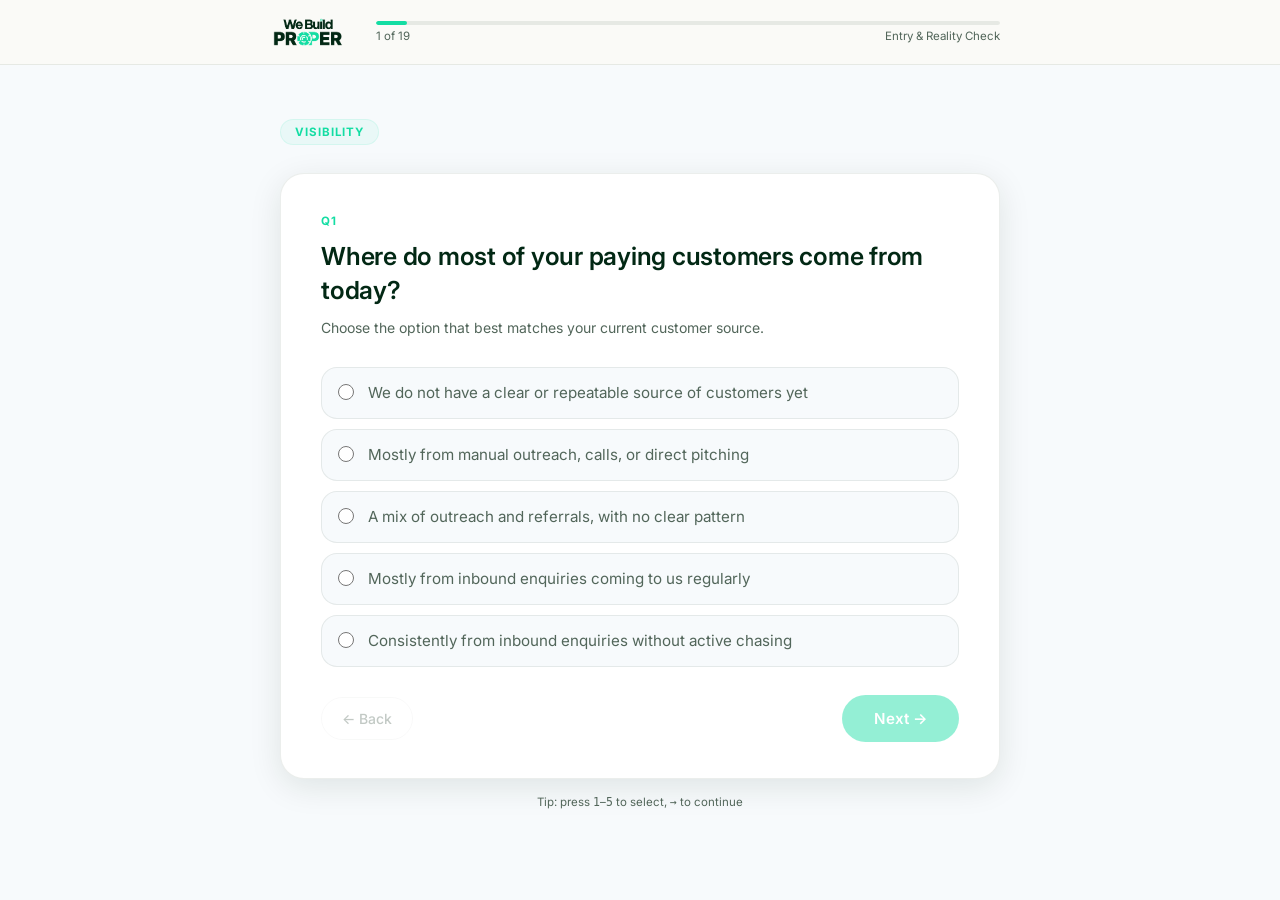
==== commit f640a21e: "Fix: double logos, replace purple with brand green, verify report wiring" ====
--- a/quiz.html
+++ b/quiz.html
@@ -362,7 +362,7 @@
 <nav class="quiz-nav" id="quizNav">
   <div class="quiz-nav-inner">
     <a href="index.html" class="quiz-nav-logo">
-      <img src="img/wbp-logo-wbp.png" alt="We Build Proper" style="height:48px; width:auto; display:block;">
+      <img src="img/wbp-logo-wbp.png" alt="We Build Proper" style="height:96px; width:auto; display:block;">
     </a>
     <div class="quiz-nav-progress">
       <div class="progress-track"><div class="progress-fill" id="progressFill"></div></div>
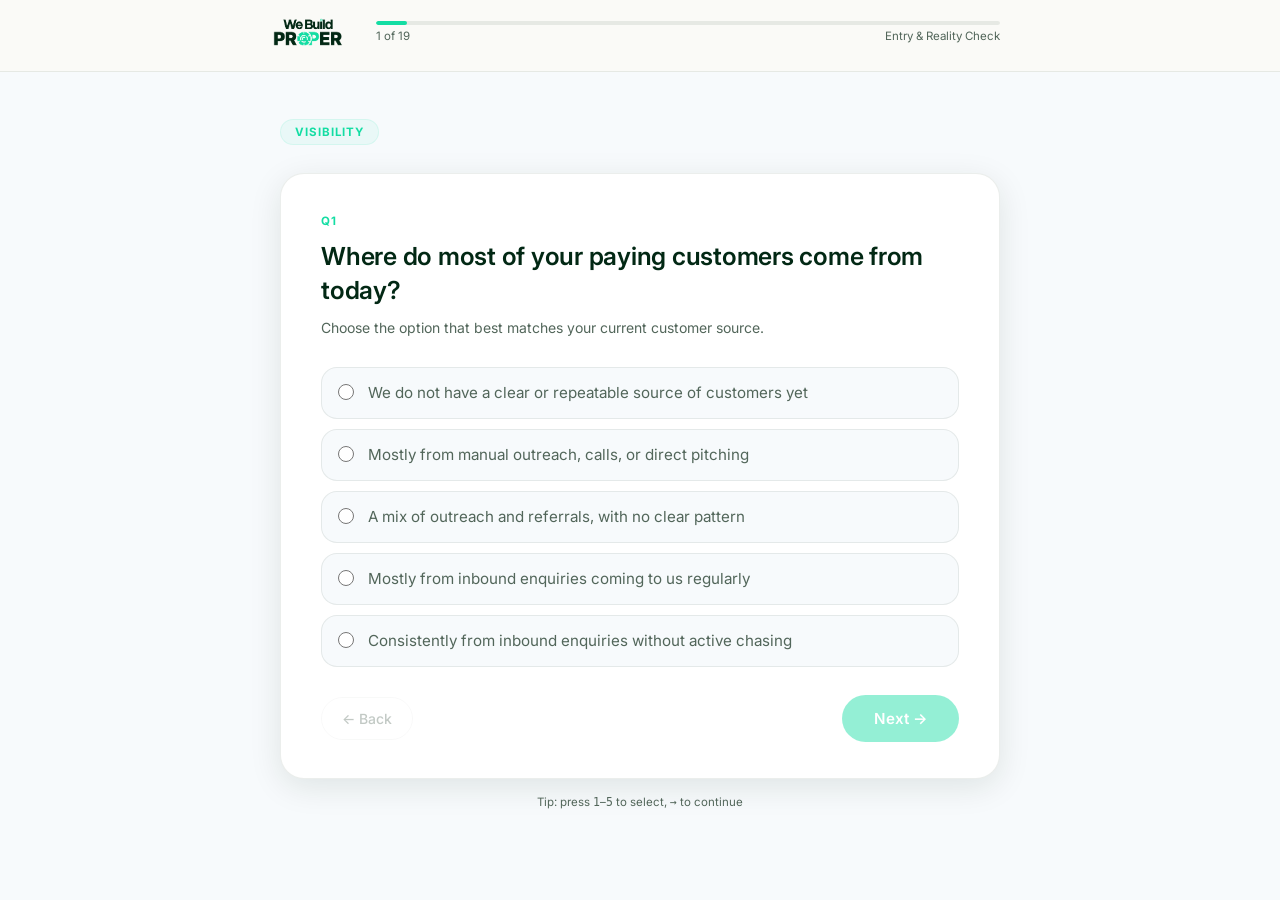
==== commit 693a6224: "Fix nav height: lock to 72px, clip oversized logo without expanding bar" ====
--- a/quiz.html
+++ b/quiz.html
@@ -28,9 +28,9 @@
   /* ── Quiz Nav ── */
   .quiz-nav{
     position:fixed;top:0;left:0;right:0;z-index:100;
-    padding:0 32px;
+    height:72px; padding:0 32px;
     background:rgba(250,250,247,0.92);backdrop-filter:blur(20px);
-    border-bottom:1px solid var(--border);
+    border-bottom:1px solid var(--border); overflow:hidden;
   }
   .quiz-nav-inner{
     max-width:760px;margin:0 auto;
